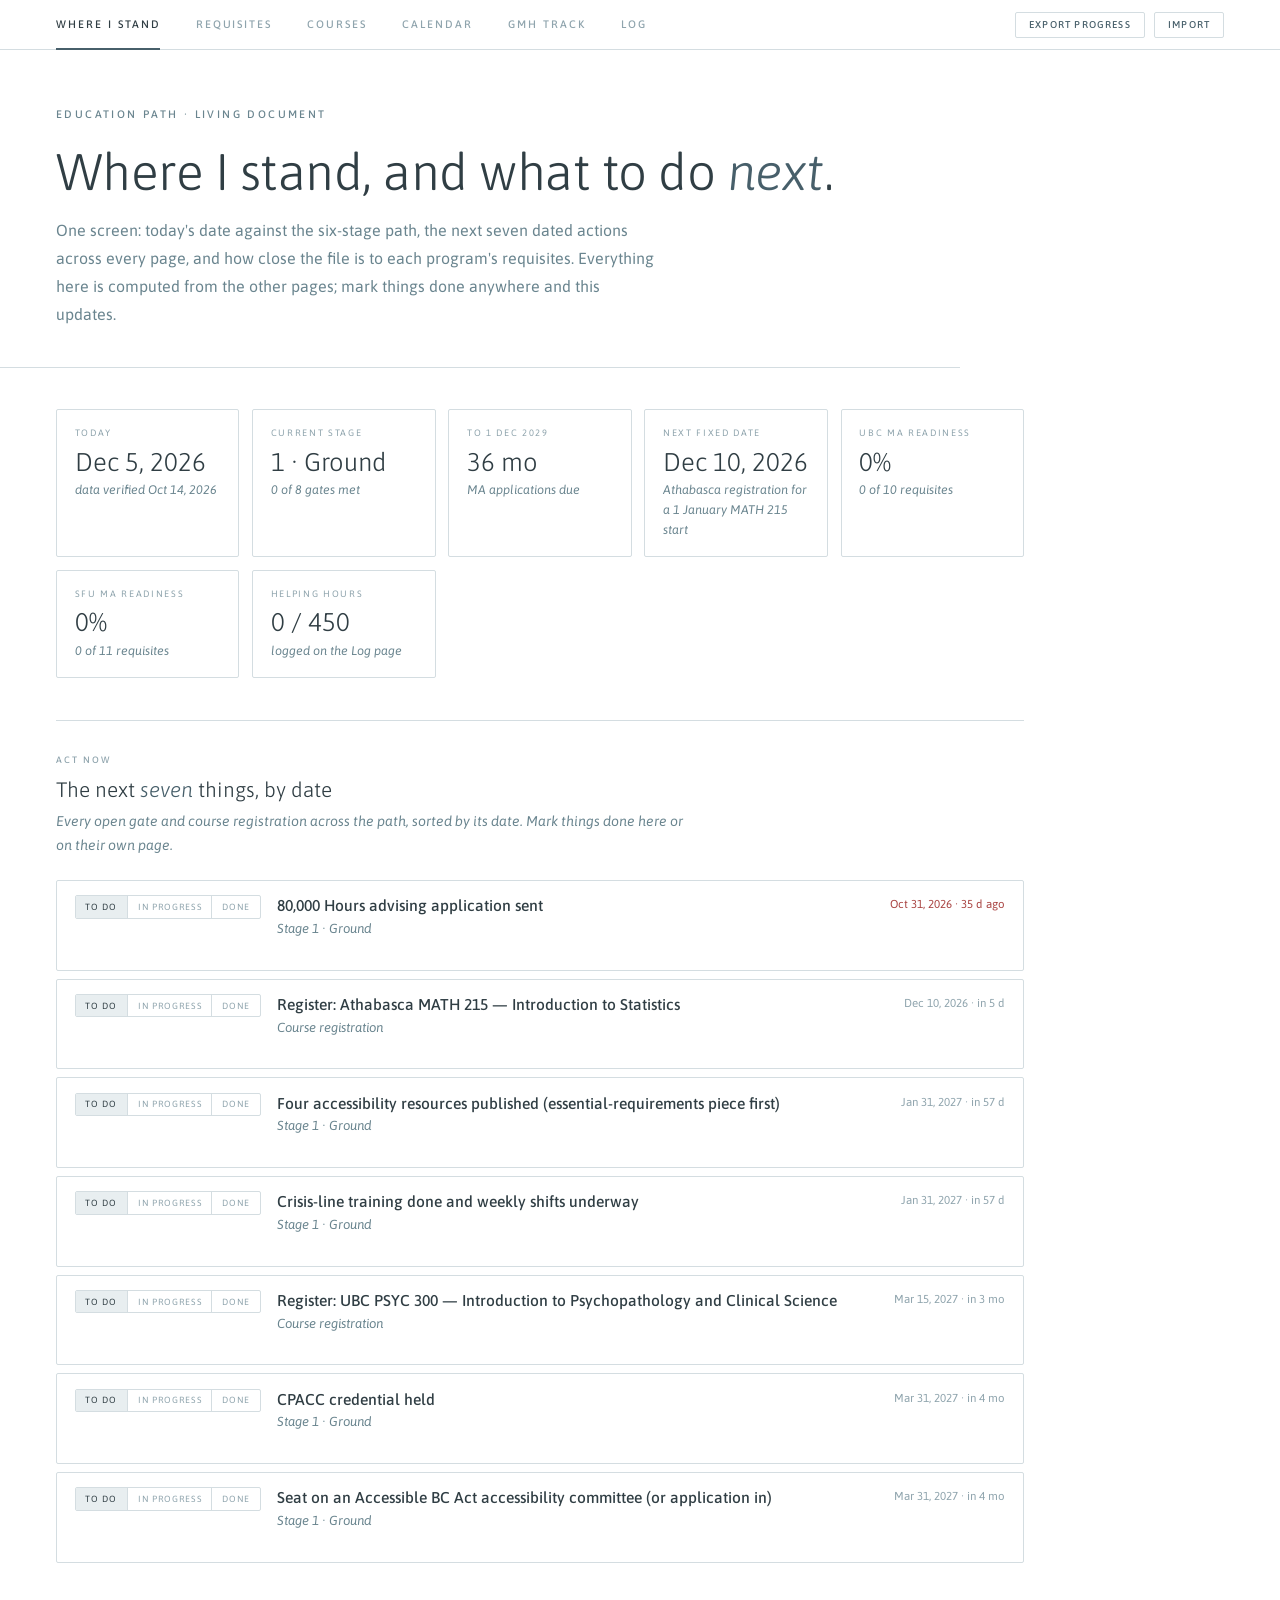
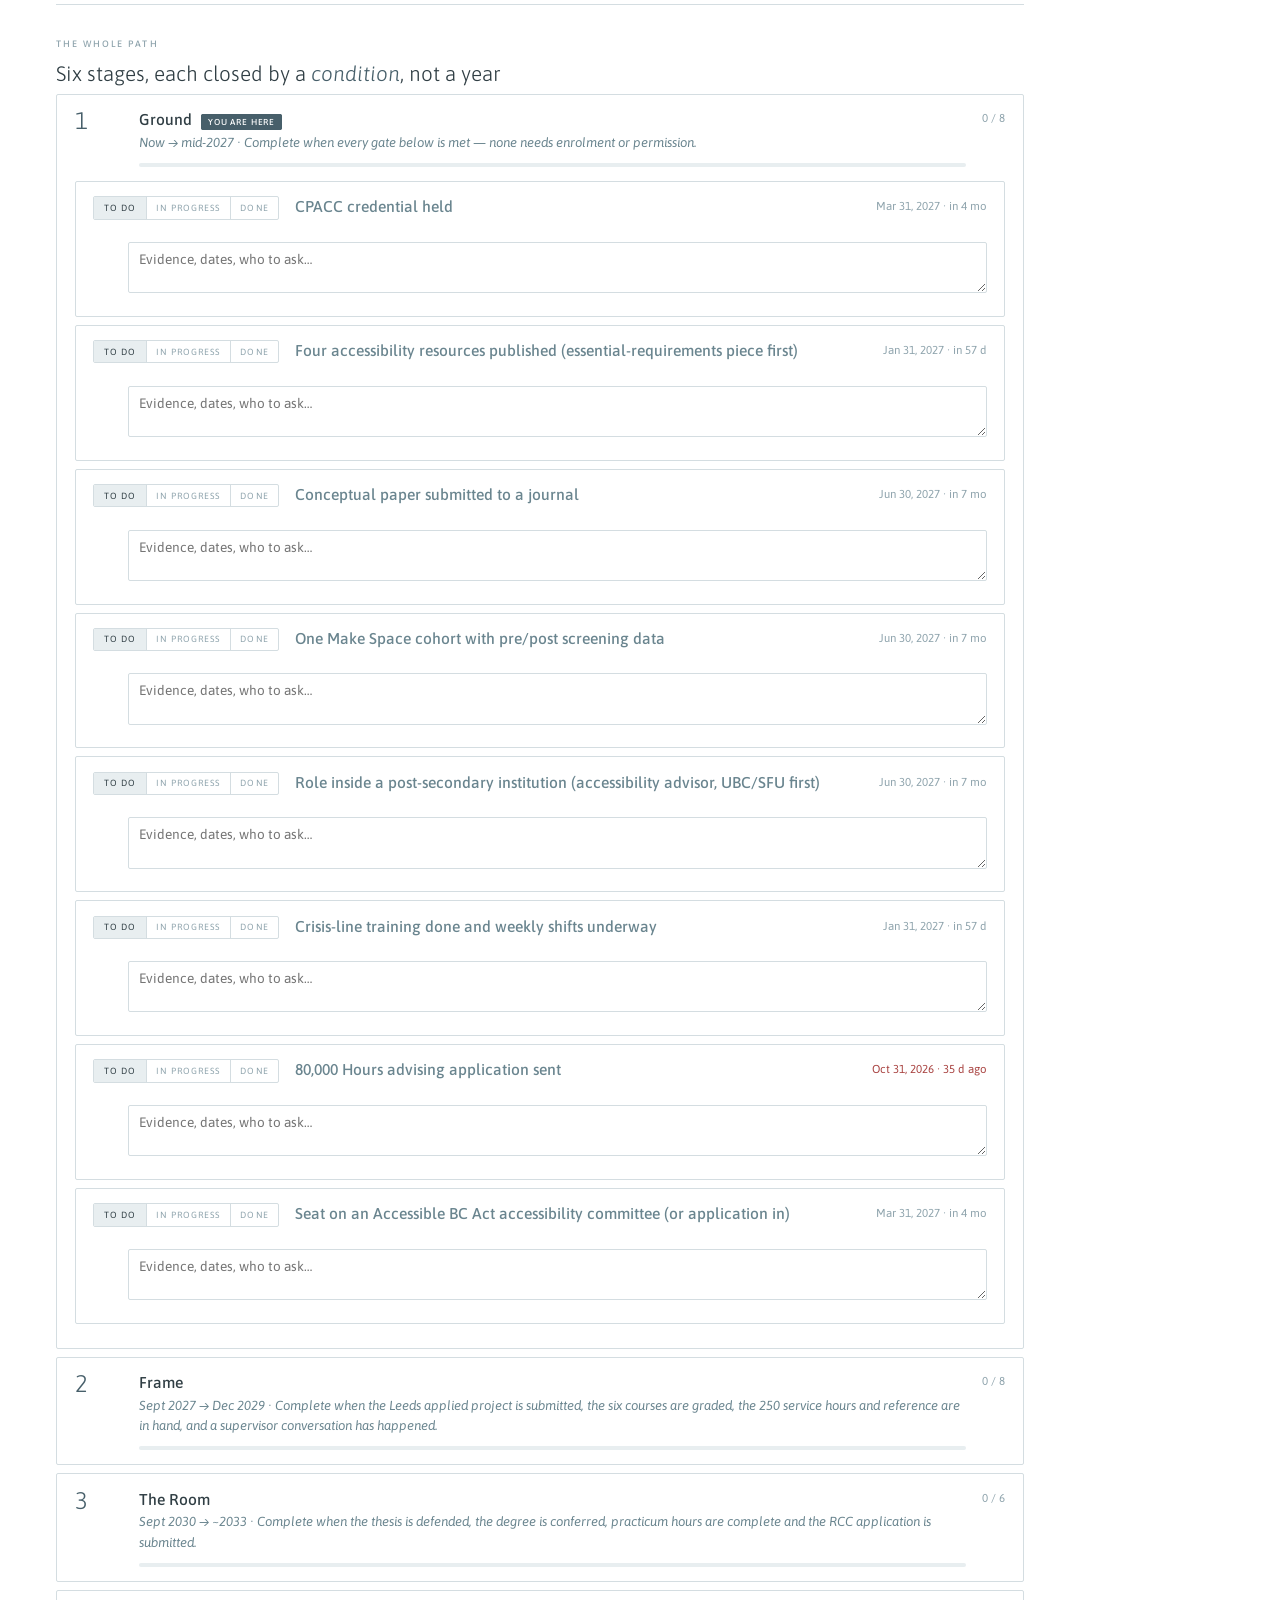
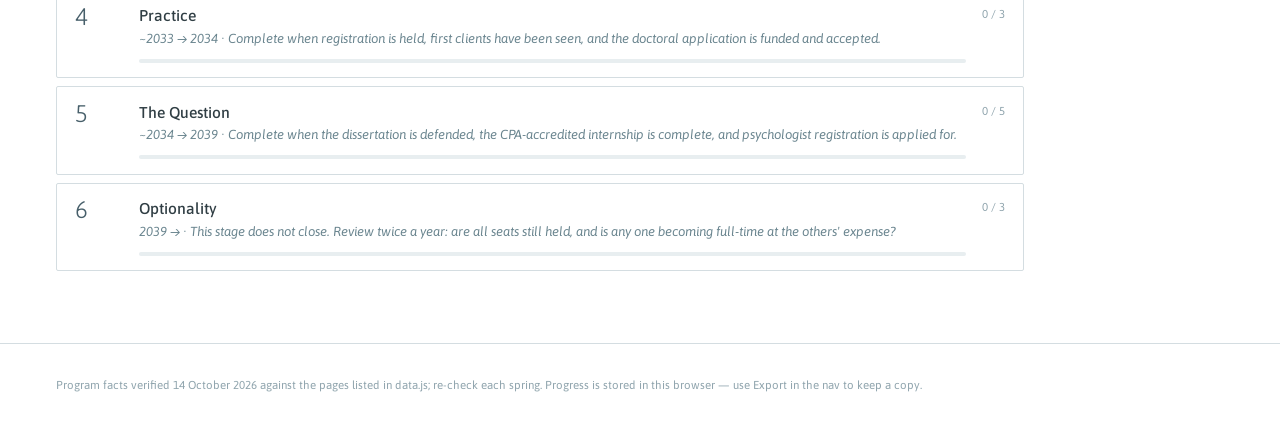
==== index.html @ cbef65e2 "Add files via upload" ====
<!DOCTYPE html>
<html lang="en">
<head>
<meta charset="UTF-8">
<meta name="viewport" content="width=device-width, initial-scale=1.0">
<title>Where I Stand — Education Path</title>
<link href="https://fonts.googleapis.com/css2?family=Asap:ital,wght@0,300;0,400;0,500;0,600;1,300;1,400;1,500&display=swap" rel="stylesheet">
<link rel="stylesheet" href="style.css">
</head>
<body data-page="index">
<header class="page">
  <div class="eyebrow">Education Path · Living document</div>
  <h1>Where I stand, and what to do <em>next</em>.</h1>
  <p class="header-sub">One screen: today's date against the six-stage path, the next seven dated actions across every page, and how close the file is to each program's requisites. Everything here is computed from the other pages; mark things done anywhere and this updates.</p>
</header>
<main class="wrap" id="app"></main>
<footer>Program facts verified 14 October 2026 against the pages listed in data.js; re-check each spring. Progress is stored in this browser — use Export in the nav to keep a copy.</footer>
<script src="data.js"></script>
<script src="app.js"></script>
</body>
</html>
---- style.css ----
/* style.css — shared by every page. Palette and type match the career repository. */
*, *::before, *::after { box-sizing: border-box; margin: 0; padding: 0; }

:root {
  --white:   #ffffff;
  --ink:     #303e44;
  --accent:  #475f6a;
  --mid:     #6a858f;
  --light:   #e8eef0;
  --lighter: #f4f7f8;
  --line:    #d4dde1;
  --faint:   #8fa4ad;
  --done:    #3f7d5a;
  --doing:   #b07a2a;
  --late:    #a94442;
  --todo:    #8fa4ad;
}

html { scroll-behavior: smooth; }
body {
  background: var(--white); color: var(--ink);
  font-family: 'Asap', system-ui, sans-serif; font-weight: 400;
  line-height: 1.6; font-size: 16px;
}
a { color: var(--accent); text-decoration: none; border-bottom: 1px solid var(--line); }
a:hover { border-bottom-color: var(--accent); }

/* ── NAV ── */
nav.site {
  display: flex; align-items: center; gap: 2.2rem; flex-wrap: wrap;
  padding: 0 3.5rem; border-bottom: 1px solid var(--line);
  position: sticky; top: 0; background: var(--white); z-index: 50;
}
nav.site a {
  font-size: 0.68rem; font-weight: 500; letter-spacing: 0.18em; text-transform: uppercase;
  color: var(--faint); border: none; padding: 1rem 0; position: relative; white-space: nowrap;
}
nav.site a.active { color: var(--ink); }
nav.site a.active::after {
  content: ''; position: absolute; left: 0; right: 0; bottom: -1px; height: 2px; background: var(--accent);
}
nav.site .spacer { flex: 1; }
nav.site .tools { display: flex; gap: 0.6rem; }
nav.site button, .btn {
  font-family: inherit; font-size: 0.62rem; font-weight: 500; letter-spacing: 0.12em; text-transform: uppercase;
  color: var(--accent); background: none; border: 1px solid var(--line); border-radius: 2px;
  padding: 0.4rem 0.8rem; cursor: pointer;
}
nav.site button:hover, .btn:hover { background: var(--lighter); }

/* ── HEADER ── */
header.page { padding: 3.5rem 3.5rem 2.4rem; border-bottom: 1px solid var(--line); max-width: 960px; }
.eyebrow { font-size: 0.68rem; font-weight: 500; letter-spacing: 0.22em; text-transform: uppercase; color: var(--mid); margin-bottom: 1.2rem; }
h1 { font-size: clamp(2rem, 4.5vw, 3.2rem); font-weight: 300; line-height: 1.12; letter-spacing: -0.01em; margin-bottom: 1rem; }
h1 em { font-style: italic; color: var(--accent); }
.header-sub { font-size: 1rem; color: var(--mid); max-width: 600px; line-height: 1.75; }

/* ── LAYOUT ── */
.wrap { padding: 2.6rem 3.5rem 4rem; max-width: 1080px; }
.sec { margin-top: 2.6rem; padding-top: 2rem; border-top: 1px solid var(--line); }
.sec:first-child { margin-top: 0; padding-top: 0; border-top: none; }
.sec-eye { font-size: 0.58rem; font-weight: 500; letter-spacing: 0.22em; text-transform: uppercase; color: var(--faint); margin-bottom: 0.5rem; }
.sec-title { font-size: 1.3rem; font-weight: 300; line-height: 1.3; margin-bottom: 0.4rem; }
.sec-title em { font-style: italic; color: var(--accent); }
.sec-desc { font-size: 0.88rem; color: var(--mid); line-height: 1.72; max-width: 640px; font-style: italic; margin-bottom: 1.4rem; }

/* ── STAT TILES ── */
.tiles { display: grid; grid-template-columns: repeat(auto-fit, minmax(170px, 1fr)); gap: 0.8rem; margin-bottom: 2rem; }
.tile { border: 1px solid var(--line); border-radius: 2px; padding: 1rem 1.1rem; }
.tile .k { font-size: 0.58rem; letter-spacing: 0.18em; text-transform: uppercase; color: var(--faint); margin-bottom: 0.4rem; }
.tile .v { font-size: 1.6rem; font-weight: 300; line-height: 1.1; }
.tile .s { font-size: 0.78rem; color: var(--mid); margin-top: 0.3rem; font-style: italic; }
.tile.late .v { color: var(--late); }

/* ── PROGRESS BAR ── */
.bar { height: 4px; background: var(--light); border-radius: 2px; overflow: hidden; margin-top: 0.6rem; }
.bar > span { display: block; height: 100%; background: var(--accent); width: 0; transition: width 0.4s; }
.bar.done > span { background: var(--done); }

/* ── ITEM ROWS (gates, requisites, courses) ── */
.item { border: 1px solid var(--line); border-radius: 2px; margin-bottom: 0.5rem; background: var(--white); }
.item.done { background: var(--lighter); }
.item-head { display: grid; grid-template-columns: auto 1fr auto; gap: 0 1rem; align-items: start; padding: 0.9rem 1.1rem; }
.item-title { font-size: 0.98rem; font-weight: 500; line-height: 1.35; }
.item.done .item-title { color: var(--faint); text-decoration: line-through; }
.item-sub { font-size: 0.82rem; color: var(--mid); font-style: italic; line-height: 1.55; margin-top: 0.15rem; }
.item-body { padding: 0 1.1rem 1rem 3.3rem; font-size: 0.86rem; color: var(--mid); line-height: 1.65; }
.item-body dl { display: grid; grid-template-columns: 7.5rem 1fr; gap: 0.25rem 1rem; }
.item-body dt { font-size: 0.58rem; letter-spacing: 0.16em; text-transform: uppercase; color: var(--faint); padding-top: 0.25rem; }
.item-body dd { color: var(--ink); }
.item-body textarea, .item-body input[type=text] {
  width: 100%; font-family: inherit; font-size: 0.85rem; color: var(--ink);
  border: 1px solid var(--line); border-radius: 2px; padding: 0.5rem 0.6rem; margin-top: 0.5rem; background: var(--white);
}
.item-body textarea { min-height: 3.2rem; resize: vertical; }

/* status control */
.status { display: inline-flex; border: 1px solid var(--line); border-radius: 2px; overflow: hidden; }
.status button {
  font-family: inherit; font-size: 0.56rem; letter-spacing: 0.12em; text-transform: uppercase;
  background: none; border: none; border-right: 1px solid var(--line); padding: 0.35rem 0.6rem; color: var(--faint); cursor: pointer;
}
.status button:last-child { border-right: none; }
.status button.on-todo  { background: var(--light); color: var(--ink); }
.status button.on-doing { background: var(--doing); color: #fff; }
.status button.on-done  { background: var(--done);  color: #fff; }

.tag { font-size: 0.54rem; font-weight: 500; letter-spacing: 0.1em; text-transform: uppercase; padding: 0.22em 0.65em; border-radius: 2px; white-space: nowrap; border: 1px solid var(--line); color: var(--mid); }
.tag.now { background: var(--accent); color: #fff; border-color: var(--accent); }
.tag.late { background: var(--late); color: #fff; border-color: var(--late); }
.tag.opt { color: var(--faint); }
.tag.ubc { background: #e9eef6; color: #2c4a7a; border-color: #cfd9ea; }
.tag.sfu { background: #f7ebe6; color: #8a3b2a; border-color: #ecd2c8; }
.tag.phd { background: #ecf3ee; color: #2f5e45; border-color: #cfe0d5; }
.due { font-size: 0.72rem; color: var(--faint); white-space: nowrap; }
.due.late { color: var(--late); }

/* ── TABLES ── */
table { width: 100%; border-collapse: collapse; font-size: 0.86rem; }
th, td { text-align: left; vertical-align: top; padding: 0.65rem 0.7rem; border-bottom: 1px solid var(--line); }
th { font-size: 0.58rem; letter-spacing: 0.18em; text-transform: uppercase; color: var(--faint); font-weight: 500; }
tr.here { background: var(--lighter); }
tr.here td:first-child::before { content: '▸ '; color: var(--accent); }
tr.clear td { color: var(--faint); font-style: italic; }
tr.past td { color: var(--faint); }

/* ── TIMELINE STRIP ── */
.strip { display: grid; grid-auto-flow: column; grid-auto-columns: 1fr; gap: 4px; margin: 1.2rem 0 2rem; }
.strip .cell { height: 10px; background: var(--light); border-radius: 2px; position: relative; }
.strip .cell.past { background: var(--line); }
.strip .cell.here { background: var(--accent); }
.strip .cell.clear { background: repeating-linear-gradient(45deg, var(--light), var(--light) 3px, var(--white) 3px, var(--white) 6px); }
.strip-labels { display: grid; grid-auto-flow: column; grid-auto-columns: 1fr; gap: 4px; font-size: 0.58rem; color: var(--faint); letter-spacing: 0.04em; }
.strip-labels div { overflow: hidden; white-space: nowrap; text-overflow: ellipsis; }

/* ── DEADLINE LIST ── */
.dl { list-style: none; }
.dl li { display: grid; grid-template-columns: 8.5rem 5rem 1fr; gap: 1rem; padding: 0.55rem 0; border-bottom: 1px solid var(--line); font-size: 0.88rem; align-items: baseline; }
.dl .d { font-variant-numeric: tabular-nums; color: var(--ink); }
.dl .in { font-size: 0.7rem; color: var(--faint); letter-spacing: 0.06em; }
.dl .in.late { color: var(--late); }
.dl .in.soon { color: var(--doing); }
.dl li.passed { color: var(--faint); }

/* ── LADDER ── */
.ladder { list-style: none; }
.ladder li { display: grid; grid-template-columns: 3rem 1fr; gap: 1rem; padding: 1.1rem 0; border-bottom: 1px solid var(--line); }
.ladder .r { font-size: 1.6rem; font-weight: 300; color: var(--accent); line-height: 1; }
.ladder .n { font-size: 1rem; font-weight: 500; }
.ladder .w { font-size: 0.86rem; color: var(--mid); margin: 0.2rem 0 0.5rem; }
.ladder dl { display: grid; grid-template-columns: 6rem 1fr; gap: 0.2rem 1rem; font-size: 0.82rem; }
.ladder dt { font-size: 0.56rem; letter-spacing: 0.16em; text-transform: uppercase; color: var(--faint); padding-top: 0.2rem; }

/* ── FORMS (log) ── */
form.row { display: grid; grid-template-columns: 9rem 1fr 6rem auto; gap: 0.6rem; align-items: end; margin-bottom: 1.2rem; }
form.row.wide { grid-template-columns: 9rem 1fr auto; }
form label { font-size: 0.58rem; letter-spacing: 0.16em; text-transform: uppercase; color: var(--faint); display: block; margin-bottom: 0.25rem; }
form input, form select { width: 100%; font-family: inherit; font-size: 0.88rem; border: 1px solid var(--line); border-radius: 2px; padding: 0.45rem 0.55rem; background: var(--white); color: var(--ink); }
.del { font-family: inherit; font-size: 0.6rem; color: var(--faint); background: none; border: none; cursor: pointer; letter-spacing: 0.1em; text-transform: uppercase; }
.del:hover { color: var(--late); }

.note { font-size: 0.82rem; color: var(--mid); font-style: italic; line-height: 1.65; max-width: 680px; }
.list { padding-left: 1.2rem; font-size: 0.9rem; }
.list li { margin-bottom: 0.4rem; }
footer { padding: 2rem 3.5rem; border-top: 1px solid var(--line); font-size: 0.72rem; color: var(--faint); }

@media (max-width: 720px) {
  nav.site, header.page, .wrap, footer { padding-left: 1.2rem; padding-right: 1.2rem; }
  .item-body { padding-left: 1.1rem; }
  .item-body dl, .ladder dl { grid-template-columns: 1fr; }
  .dl li { grid-template-columns: 1fr; gap: 0.1rem; }
  form.row, form.row.wide { grid-template-columns: 1fr; }
  table { font-size: 0.78rem; }
}
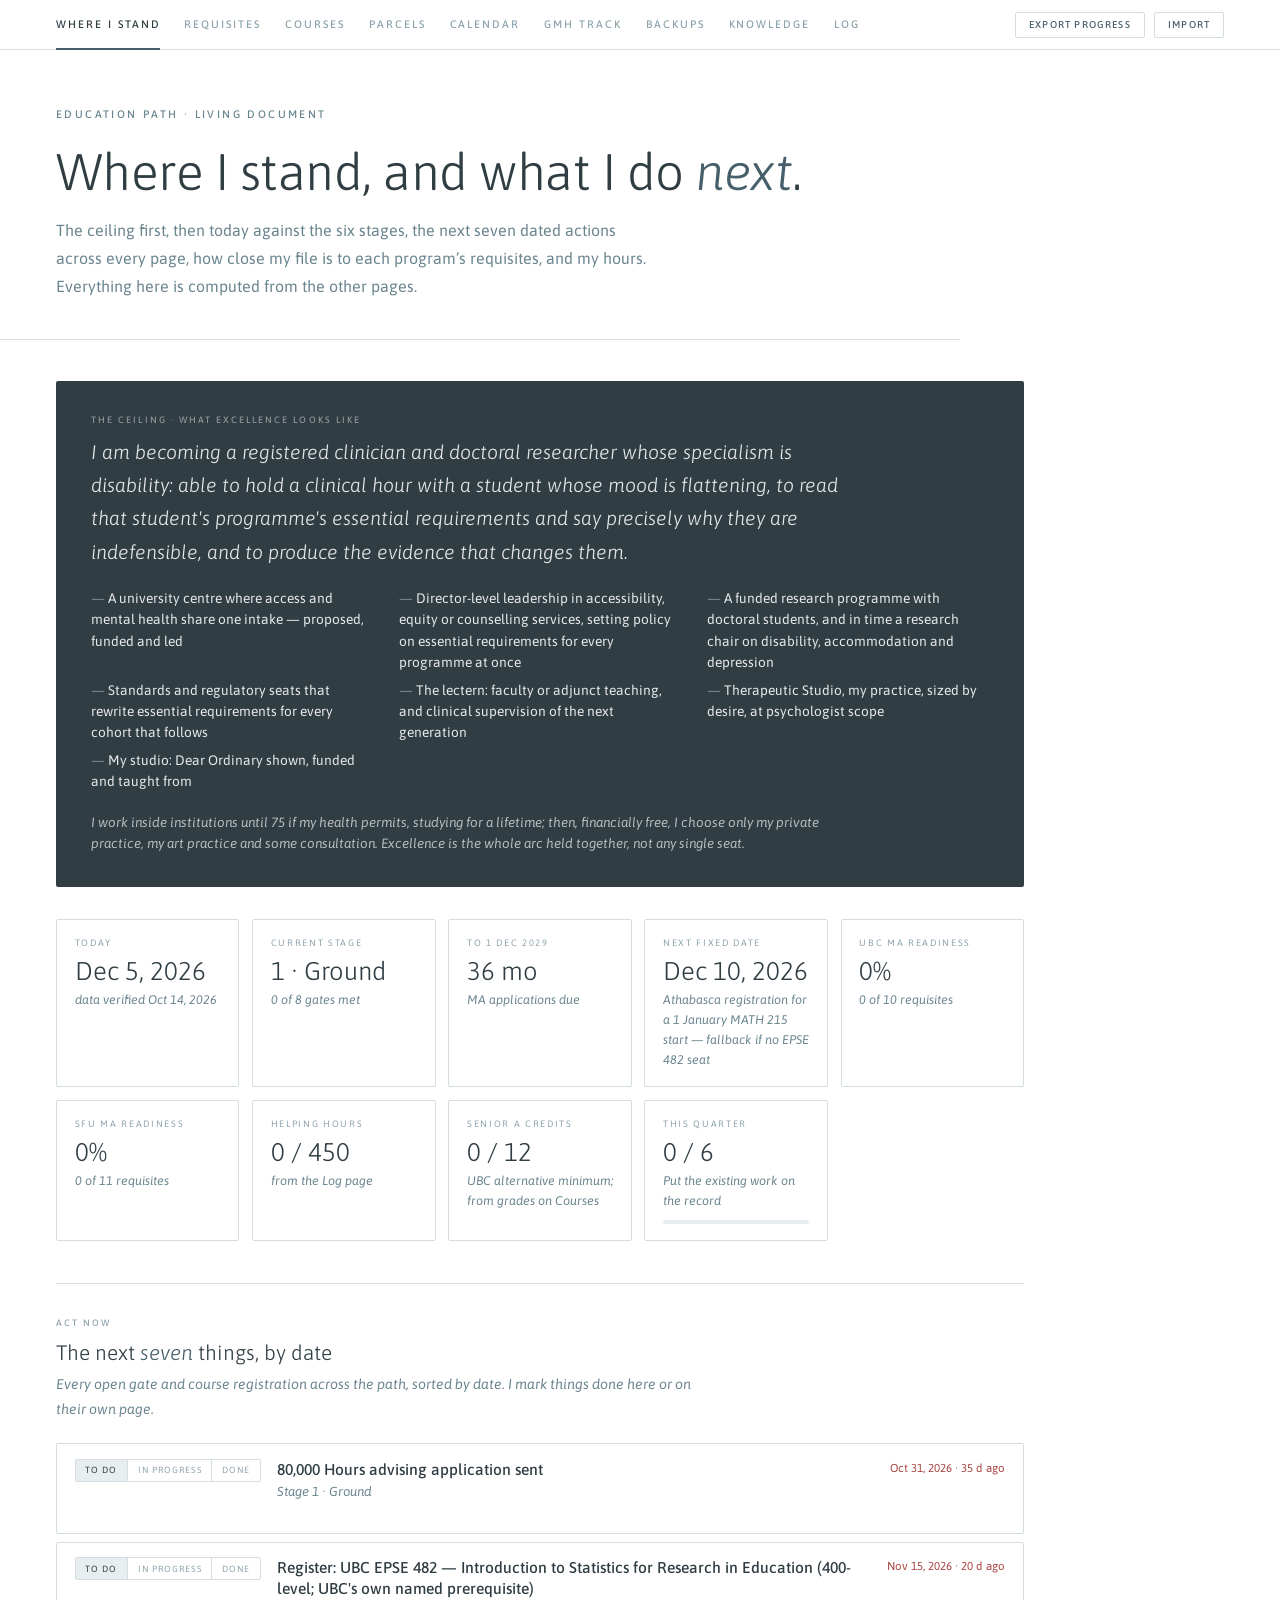
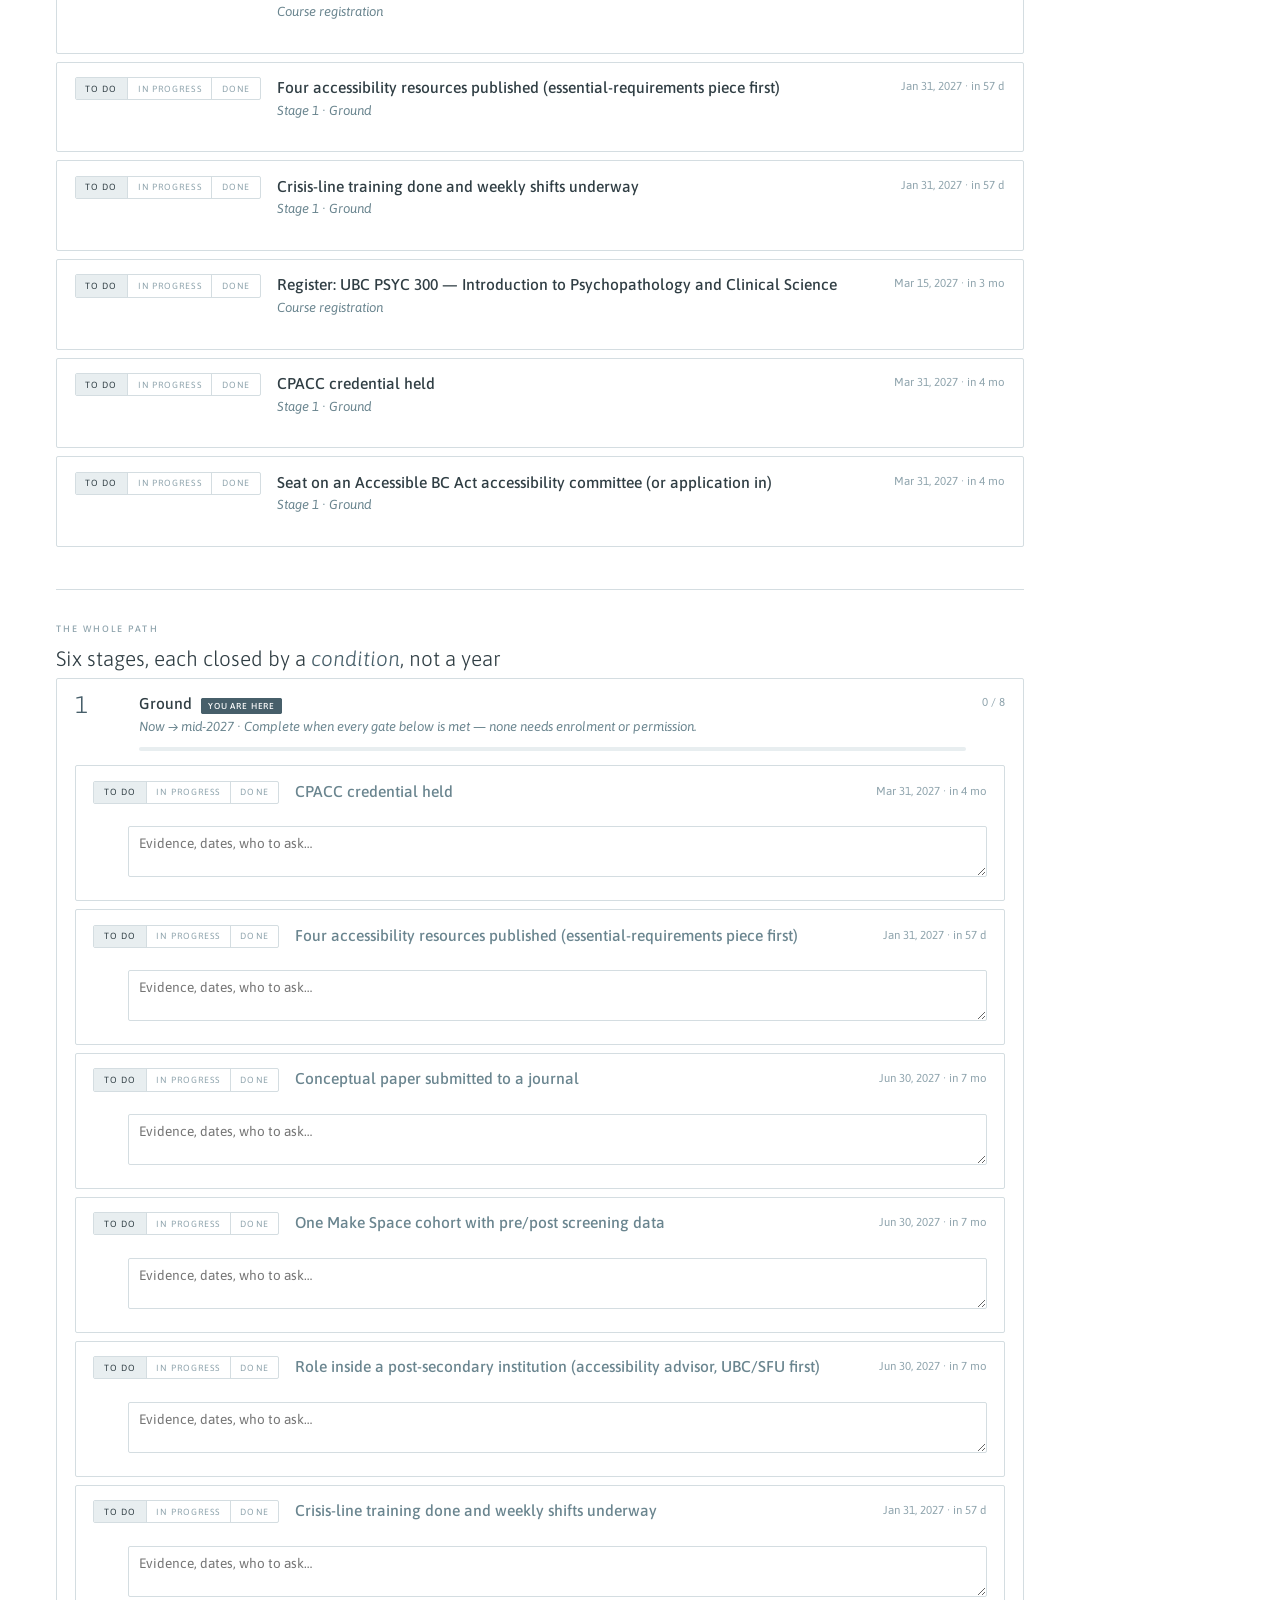
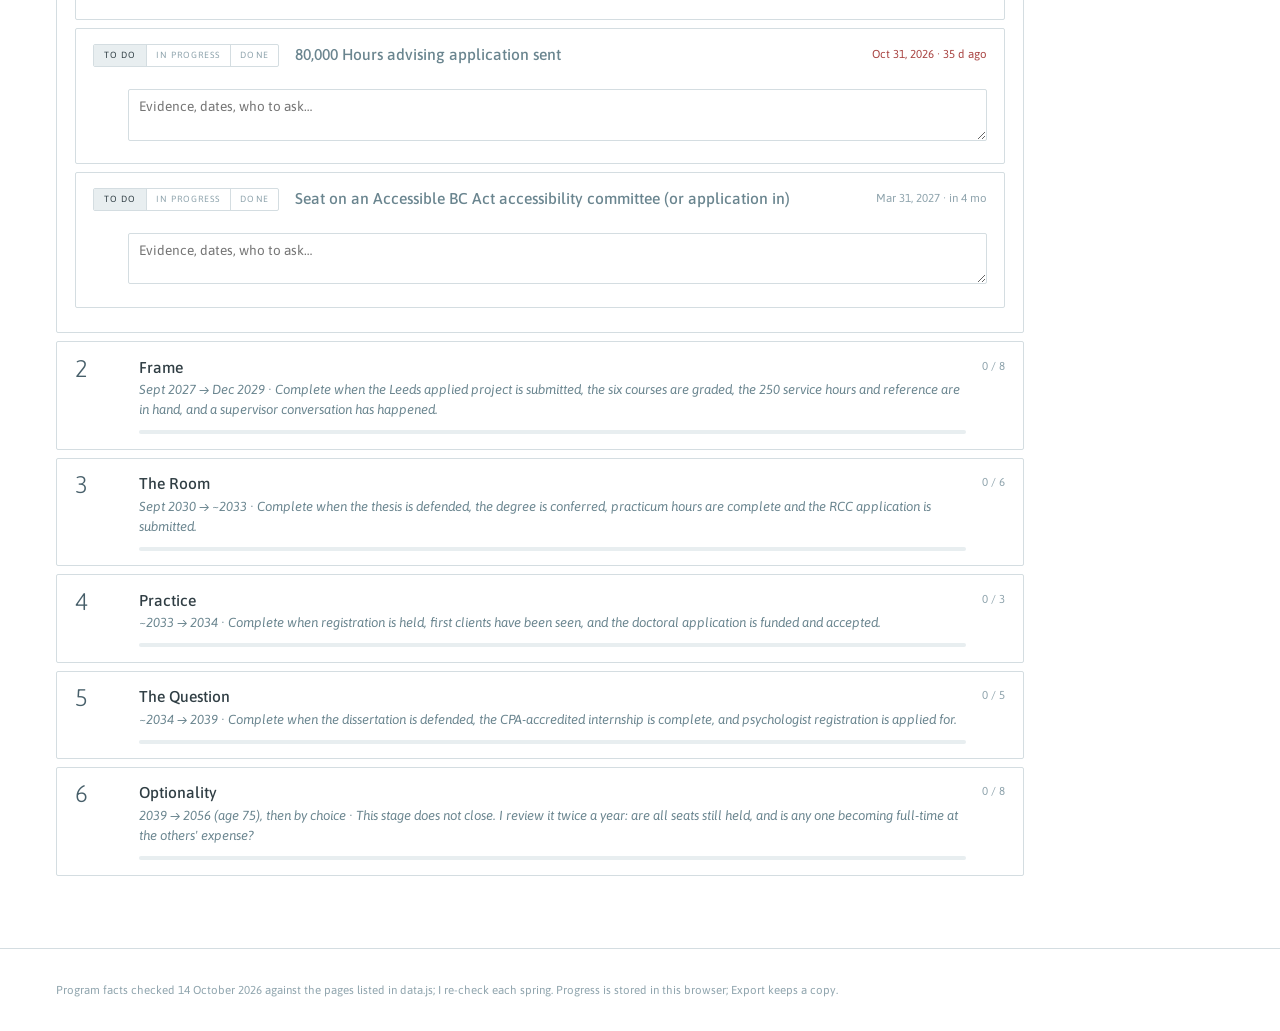
==== commit 36bb6bc6: "Add files via upload" ====
--- a/index.html
+++ b/index.html
@@ -10,12 +10,14 @@
 <body data-page="index">
 <header class="page">
   <div class="eyebrow">Education Path · Living document</div>
-  <h1>Where I stand, and what to do <em>next</em>.</h1>
-  <p class="header-sub">One screen: today's date against the six-stage path, the next seven dated actions across every page, and how close the file is to each program's requisites. Everything here is computed from the other pages; mark things done anywhere and this updates.</p>
+  <h1>Where I stand, and what I do <em>next</em>.</h1>
+  <p class="header-sub">The ceiling first, then today against the six stages, the next seven dated actions across every page, how close my file is to each program’s requisites, and my hours. Everything here is computed from the other pages.</p>
 </header>
 <main class="wrap" id="app"></main>
-<footer>Program facts verified 14 October 2026 against the pages listed in data.js; re-check each spring. Progress is stored in this browser — use Export in the nav to keep a copy.</footer>
+<footer>Program facts checked 14 October 2026 against the pages listed in data.js; I re-check each spring. Progress is stored in this browser; Export keeps a copy.</footer>
 <script src="data.js"></script>
+<script src="knowledge.js"></script>
+<script src="private.js" onerror="void 0"></script>
 <script src="app.js"></script>
 </body>
 </html>
--- a/style.css
+++ b/style.css
@@ -27,7 +27,7 @@
 
 /* ── NAV ── */
 nav.site {
-  display: flex; align-items: center; gap: 2.2rem; flex-wrap: wrap;
+  display: flex; align-items: center; gap: 1.5rem; flex-wrap: wrap;
   padding: 0 3.5rem; border-bottom: 1px solid var(--line);
   position: sticky; top: 0; background: var(--white); z-index: 50;
 }
@@ -172,3 +172,11 @@
   form.row, form.row.wide { grid-template-columns: 1fr; }
   table { font-size: 0.78rem; }
 }
+
+/* ── THE CEILING ── */
+.ceiling { background: var(--ink); color: rgba(255,255,255,0.88); padding: 2rem 2.2rem; border-radius: 2px; margin-bottom: 2rem; }
+.ceiling .sec-eye { color: rgba(255,255,255,0.45); }
+.ceiling-head { font-size: clamp(1rem, 2.2vw, 1.22rem); font-weight: 300; font-style: italic; line-height: 1.7; max-width: 760px; margin-bottom: 1.2rem; }
+.ceiling-seats { list-style: none; display: grid; grid-template-columns: repeat(auto-fit, minmax(260px, 1fr)); gap: 0.4rem 1.6rem; font-size: 0.86rem; line-height: 1.55; margin-bottom: 1.2rem; }
+.ceiling-seats li::before { content: '— '; color: rgba(255,255,255,0.4); }
+.ceiling-horizon { font-size: 0.84rem; color: rgba(255,255,255,0.65); font-style: italic; max-width: 760px; }
